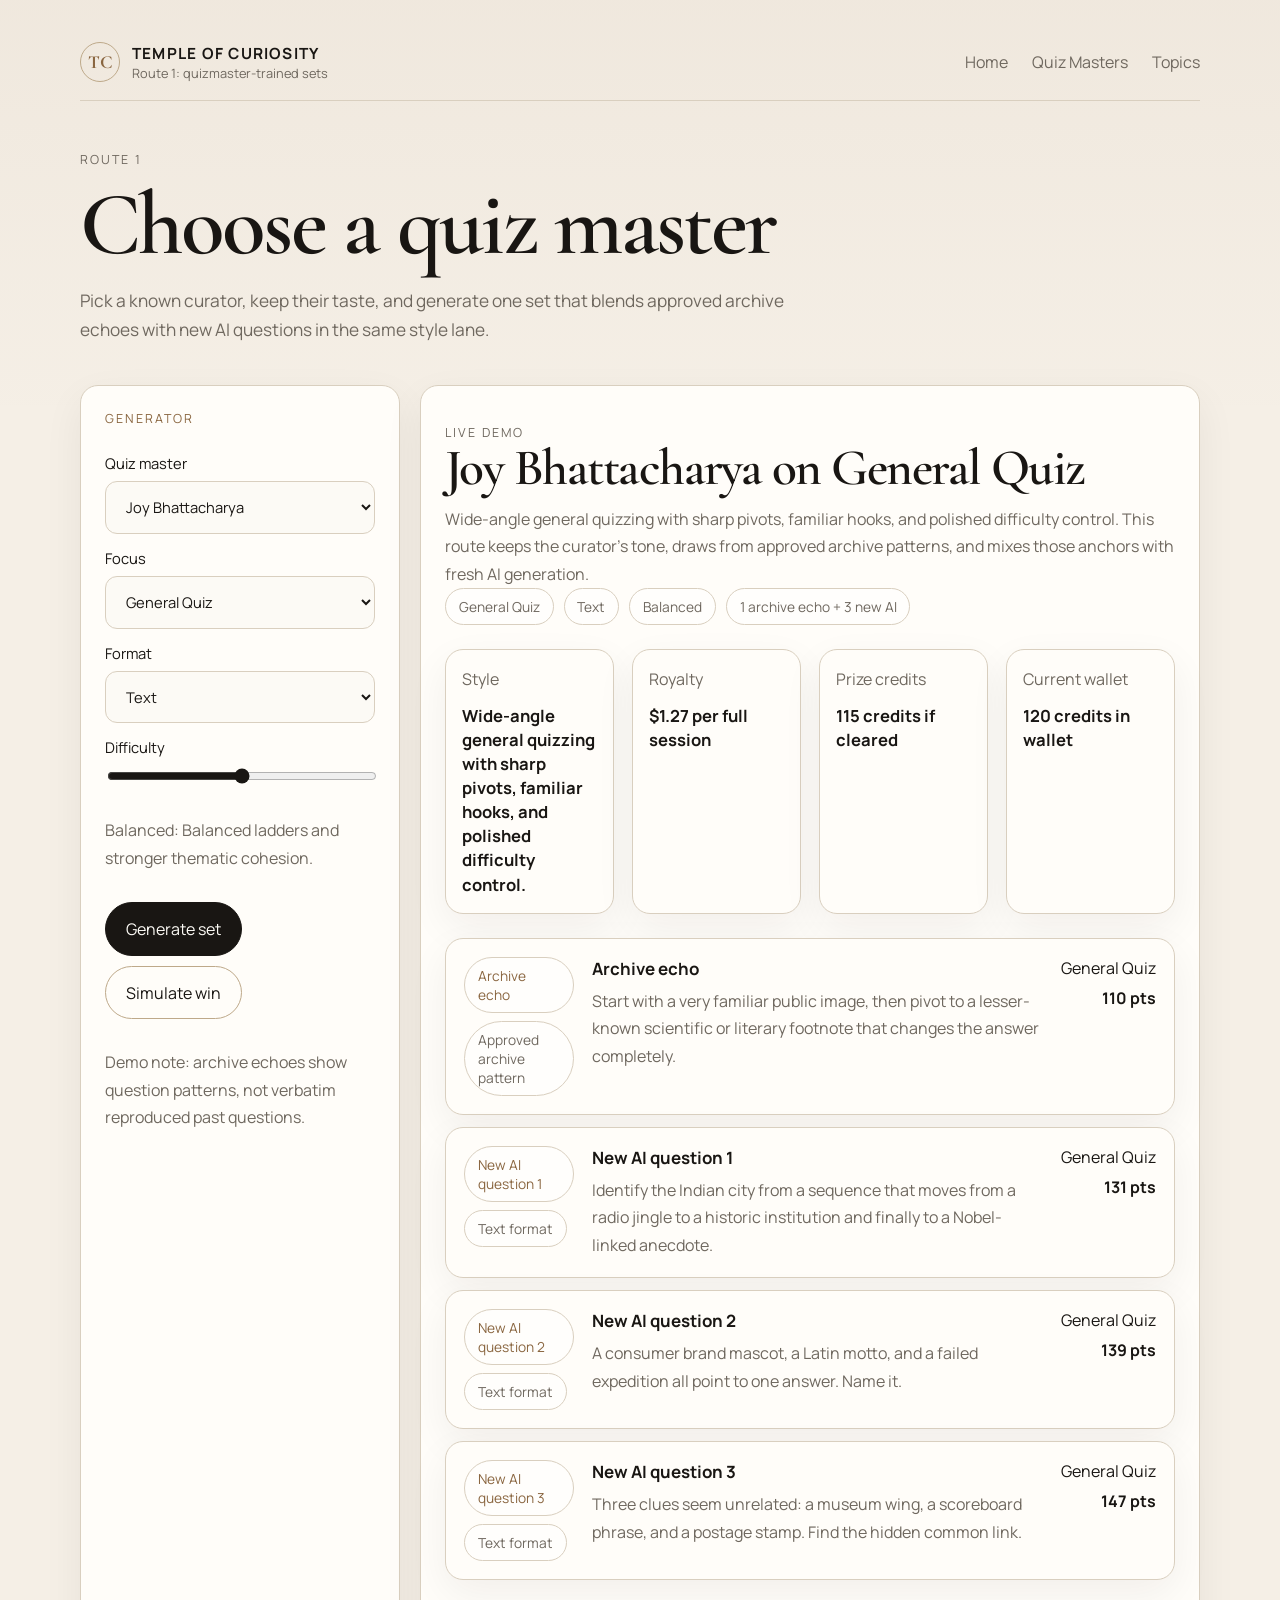
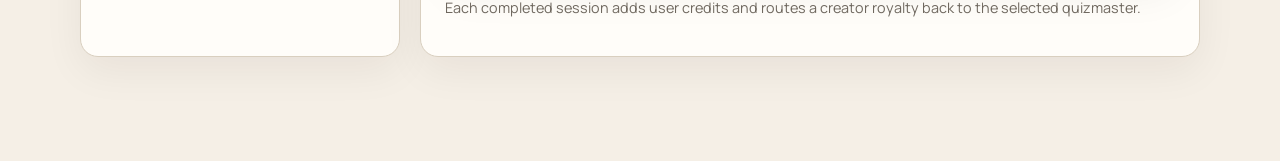
==== quizmasters/index.html @ 56596493 "Build two-route Temple of Curiosity MVP" ====
<!DOCTYPE html>
<html lang="en">
  <head>
    <meta charset="UTF-8" />
    <meta name="viewport" content="width=device-width, initial-scale=1.0" />
    <title>Temple of Curiosity | Quiz Masters</title>
    <meta
      name="description"
      content="Choose a quiz master and generate AI quiz sets in their style."
    />
    <link rel="preconnect" href="https://fonts.googleapis.com" />
    <link rel="preconnect" href="https://fonts.gstatic.com" crossorigin />
    <link
      href="https://fonts.googleapis.com/css2?family=Cormorant+Garamond:wght@500;600;700&amp;family=Manrope:wght@400;500;600;700&amp;display=swap"
      rel="stylesheet"
    />
    <link rel="stylesheet" href="/styles.css" />
  </head>
  <body data-view="quizmasters">
    <div class="site-frame">
      <header class="site-header">
        <a class="brand" href="/">
          <span class="brand-mark">TC</span>
          <span class="brand-text">
            <strong>Temple of Curiosity</strong>
            <small>Route 1: quizmaster-trained sets</small>
          </span>
        </a>

        <nav class="site-nav">
          <a href="/">Home</a>
          <a href="/quizmasters/">Quiz Masters</a>
          <a href="/topics/">Topics</a>
        </nav>
      </header>

      <main>
        <section class="page-hero">
          <p class="eyebrow">Route 1</p>
          <h1>Choose a quiz master</h1>
          <p class="hero-copy">
            Pick a known curator, keep their taste, and generate one set that
            blends approved archive echoes with new AI questions in the same
            style lane.
          </p>
        </section>

        <section class="route-layout">
          <aside class="control-panel">
            <p class="panel-label">Generator</p>

            <label>
              Quiz master
              <select id="master-select"></select>
            </label>

            <label>
              Focus
              <select id="focus-select"></select>
            </label>

            <label>
              Format
              <select id="master-format-select">
                <option value="text">Text</option>
                <option value="visual">Visual</option>
                <option value="hybrid">Hybrid</option>
              </select>
            </label>

            <label>
              Difficulty
              <input
                id="master-difficulty-range"
                type="range"
                min="1"
                max="5"
                value="3"
              />
            </label>

            <p class="control-note" id="master-difficulty-note"></p>

            <div class="action-row">
              <button class="button button-primary" id="generate-master-set">
                Generate set
              </button>
              <button class="button button-secondary" id="simulate-master-win">
                Simulate win
              </button>
            </div>

            <p class="helper-text">
              Demo note: archive echoes show question patterns, not verbatim
              reproduced past questions.
            </p>
          </aside>

          <div class="preview-panel">
            <div class="preview-head">
              <p class="preview-kicker">Live demo</p>
              <h2 id="master-session-title"></h2>
              <p id="master-session-summary"></p>
            </div>

            <div class="summary-tags" id="master-summary-tags"></div>

            <div class="summary-grid">
              <article class="summary-card">
                <span>Style</span>
                <strong id="master-style-card"></strong>
              </article>
              <article class="summary-card">
                <span>Royalty</span>
                <strong id="master-royalty-card"></strong>
              </article>
              <article class="summary-card">
                <span>Prize credits</span>
                <strong id="master-reward-card"></strong>
              </article>
              <article class="summary-card">
                <span>Current wallet</span>
                <strong id="master-credits-card"></strong>
              </article>
            </div>

            <div class="question-list" id="master-question-list"></div>

            <p class="footer-note">
              Each completed session adds user credits and routes a creator
              royalty back to the selected quizmaster.
            </p>
          </div>
        </section>
      </main>
    </div>

    <script src="/script.js"></script>
  </body>
</html>
---- styles.css ----
:root {
  --bg: #f5efe6;
  --bg-soft: #fcfaf5;
  --panel: #fffdf9;
  --line: #d9cfbf;
  --line-strong: #bea98a;
  --text: #191613;
  --muted: #6f685f;
  --accent: #8a6640;
  --accent-soft: #efe5d6;
  --shadow: 0 14px 40px rgba(30, 22, 12, 0.06);
  --radius-lg: 24px;
  --radius-md: 18px;
  --radius-sm: 12px;
  --max-width: 1120px;
}

* {
  box-sizing: border-box;
}

html {
  scroll-behavior: smooth;
}

body {
  margin: 0;
  min-height: 100vh;
  background:
    linear-gradient(180deg, rgba(138, 102, 64, 0.05), transparent 24%),
    var(--bg);
  color: var(--text);
  font-family: "Manrope", sans-serif;
}

a {
  color: inherit;
  text-decoration: none;
}

button,
input,
select {
  font: inherit;
}

.site-frame {
  padding: 24px;
}

.site-header,
main {
  width: min(100%, var(--max-width));
  margin: 0 auto;
}

.site-header {
  display: flex;
  align-items: center;
  justify-content: space-between;
  gap: 20px;
  padding: 18px 0;
  border-bottom: 1px solid var(--line);
}

.brand {
  display: flex;
  align-items: center;
  gap: 12px;
}

.brand-mark {
  width: 40px;
  height: 40px;
  display: grid;
  place-items: center;
  border-radius: 50%;
  border: 1px solid var(--line-strong);
  color: var(--accent);
  font-family: "Cormorant Garamond", serif;
  font-size: 1.15rem;
  font-weight: 700;
}

.brand-text {
  display: grid;
}

.brand-text strong {
  font-size: 0.96rem;
  letter-spacing: 0.08em;
  text-transform: uppercase;
}

.brand-text small {
  color: var(--muted);
  font-size: 0.8rem;
}

.site-nav {
  display: flex;
  gap: 24px;
  color: var(--muted);
}

.site-nav a:hover,
.site-nav a:focus-visible {
  color: var(--text);
}

main {
  padding: 48px 0 80px;
}

.page-hero {
  padding-bottom: 40px;
}

.eyebrow,
.card-label,
.preview-kicker,
.panel-label {
  margin: 0 0 12px;
  color: var(--accent);
  font-size: 0.78rem;
  letter-spacing: 0.16em;
  text-transform: uppercase;
}

.page-hero h1,
.route-card h2,
.section-heading h2,
.preview-head h2 {
  margin: 0;
  font-family: "Cormorant Garamond", serif;
  font-weight: 600;
  letter-spacing: -0.03em;
}

.page-hero h1 {
  font-size: clamp(3.4rem, 7vw, 5.8rem);
  line-height: 0.95;
}

.hero-copy,
.page-hero p,
.route-card p,
.economy-card span,
.preview-head p,
.question-copy p,
.control-note,
.helper-text,
.summary-card span,
.split-line {
  color: var(--muted);
  line-height: 1.72;
}

.hero-copy {
  max-width: 740px;
  margin: 18px 0 0;
  font-size: 1.08rem;
}

.route-grid,
.economy-band,
.summary-grid {
  display: grid;
  gap: 18px;
}

.route-grid {
  grid-template-columns: repeat(2, minmax(0, 1fr));
  padding-bottom: 26px;
}

.route-card,
.economy-card,
.control-panel,
.preview-panel,
.summary-card,
.question-card,
.split-card {
  background: var(--panel);
  border: 1px solid var(--line);
  border-radius: var(--radius-md);
  box-shadow: var(--shadow);
}

.route-card {
  padding: 26px;
}

.route-card h2 {
  font-size: clamp(2rem, 4vw, 2.8rem);
  line-height: 0.98;
  margin-bottom: 12px;
}

.mini-list {
  display: grid;
  gap: 8px;
  margin: 18px 0 22px;
}

.mini-list span,
.summary-tags span,
.question-tag,
.pill {
  display: inline-flex;
  align-items: center;
  width: fit-content;
  padding: 0.5rem 0.8rem;
  border-radius: 999px;
  border: 1px solid var(--line);
  background: rgba(255, 255, 255, 0.55);
  color: var(--muted);
  font-size: 0.86rem;
}

.button {
  display: inline-flex;
  align-items: center;
  justify-content: center;
  padding: 0.92rem 1.24rem;
  border-radius: 999px;
  border: 1px solid var(--line-strong);
  background: transparent;
  color: var(--text);
  transition:
    background 160ms ease,
    border-color 160ms ease,
    color 160ms ease;
  cursor: pointer;
}

.button-primary {
  background: var(--text);
  border-color: var(--text);
  color: var(--bg-soft);
}

.button-primary:hover,
.button-primary:focus-visible {
  background: #2a2520;
}

.button-secondary:hover,
.button-secondary:focus-visible {
  background: var(--accent-soft);
}

.economy-band {
  grid-template-columns: repeat(3, minmax(0, 1fr));
}

.economy-card {
  padding: 18px;
}

.economy-card span {
  display: block;
  font-size: 0.88rem;
}

.economy-card strong {
  display: block;
  margin-top: 10px;
  font-size: 1.02rem;
  line-height: 1.5;
}

.route-layout {
  display: grid;
  grid-template-columns: 320px minmax(0, 1fr);
  gap: 20px;
}

.control-panel,
.preview-panel {
  padding: 24px;
}

.control-panel {
  display: grid;
  align-content: start;
  gap: 14px;
}

.control-panel label {
  display: grid;
  gap: 8px;
  font-size: 0.92rem;
}

.control-panel input,
.control-panel select {
  width: 100%;
  padding: 0.9rem 1rem;
  border-radius: var(--radius-sm);
  border: 1px solid var(--line);
  background: var(--bg-soft);
  color: var(--text);
}

.control-panel input[type="range"] {
  padding: 0;
  accent-color: var(--text);
}

.action-row {
  display: flex;
  flex-wrap: wrap;
  gap: 10px;
}

.preview-head h2 {
  font-size: clamp(2.1rem, 4vw, 3.4rem);
  line-height: 0.98;
}

.preview-head p {
  margin: 12px 0 0;
  max-width: 760px;
}

.summary-grid {
  grid-template-columns: repeat(4, minmax(0, 1fr));
  margin: 24px 0;
}

.summary-card {
  padding: 16px;
}

.summary-card strong {
  display: block;
  margin-top: 10px;
  font-size: 1.04rem;
  line-height: 1.45;
}

.summary-tags {
  display: flex;
  flex-wrap: wrap;
  gap: 10px;
  margin-bottom: 24px;
}

.question-list {
  display: grid;
  gap: 12px;
}

.question-card {
  display: grid;
  grid-template-columns: 110px minmax(0, 1fr) auto;
  gap: 18px;
  padding: 18px;
  align-items: start;
}

.question-stack {
  display: grid;
  gap: 8px;
}

.question-tag {
  color: var(--accent);
}

.question-copy h3 {
  margin: 0 0 8px;
  font-size: 1.06rem;
}

.question-copy p {
  margin: 0;
}

.question-meta {
  display: grid;
  gap: 8px;
  justify-items: end;
  text-align: right;
}

.question-meta strong {
  font-size: 1rem;
}

.split-grid {
  display: grid;
  gap: 12px;
}

.split-card {
  padding: 14px 16px;
}

.split-card strong {
  display: block;
  margin-bottom: 6px;
}

.footer-note {
  margin-top: 18px;
  color: var(--muted);
  font-size: 0.9rem;
}

@media (max-width: 980px) {
  .route-grid,
  .economy-band,
  .route-layout,
  .summary-grid {
    grid-template-columns: 1fr;
  }

  .question-card {
    grid-template-columns: 1fr;
  }

  .question-meta {
    justify-items: start;
    text-align: left;
  }
}

@media (max-width: 720px) {
  .site-frame {
    padding: 16px;
  }

  .site-header {
    display: grid;
    grid-template-columns: 1fr;
  }

  .site-nav {
    overflow-x: auto;
    gap: 16px;
  }

  main {
    padding-top: 36px;
  }
}
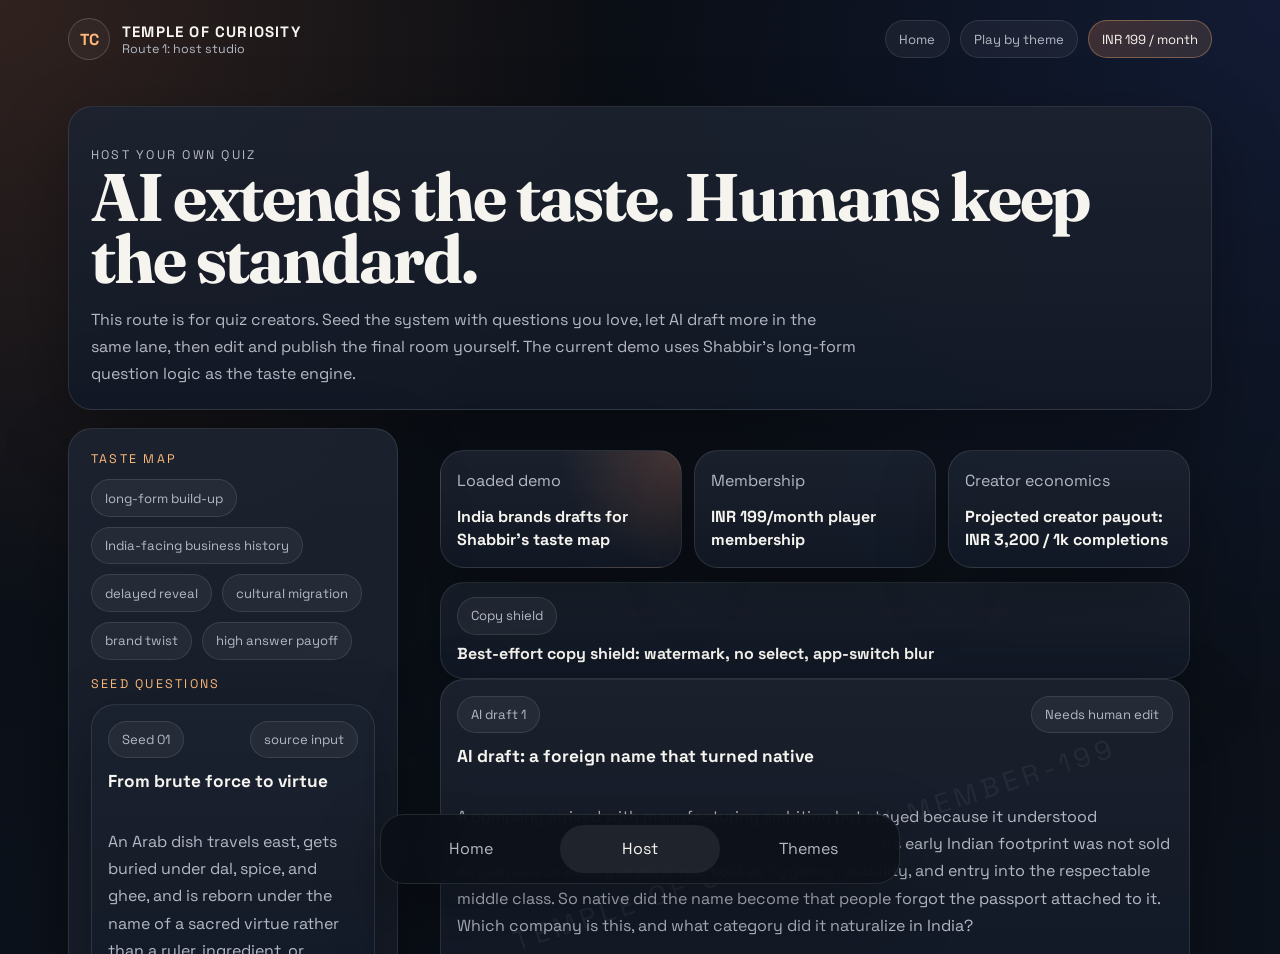
==== commit 381310a8: "Redesign Temple of Curiosity for mobile-first play" ====
--- a/quizmasters/index.html
+++ b/quizmasters/index.html
@@ -2,139 +2,11 @@
 <html lang="en">
   <head>
     <meta charset="UTF-8" />
-    <meta name="viewport" content="width=device-width, initial-scale=1.0" />
-    <title>Temple of Curiosity | Quiz Masters</title>
-    <meta
-      name="description"
-      content="Choose a quiz master and generate AI quiz sets in their style."
-    />
-    <link rel="preconnect" href="https://fonts.googleapis.com" />
-    <link rel="preconnect" href="https://fonts.gstatic.com" crossorigin />
-    <link
-      href="https://fonts.googleapis.com/css2?family=Cormorant+Garamond:wght@500;600;700&amp;family=Manrope:wght@400;500;600;700&amp;display=swap"
-      rel="stylesheet"
-    />
-    <link rel="stylesheet" href="/styles.css" />
+    <meta http-equiv="refresh" content="0; url=/host/" />
+    <title>Redirecting...</title>
+    <link rel="canonical" href="/host/" />
   </head>
-  <body data-view="quizmasters">
-    <div class="site-frame">
-      <header class="site-header">
-        <a class="brand" href="/">
-          <span class="brand-mark">TC</span>
-          <span class="brand-text">
-            <strong>Temple of Curiosity</strong>
-            <small>Route 1: quizmaster-trained sets</small>
-          </span>
-        </a>
-
-        <nav class="site-nav">
-          <a href="/">Home</a>
-          <a href="/quizmasters/">Quiz Masters</a>
-          <a href="/topics/">Topics</a>
-        </nav>
-      </header>
-
-      <main>
-        <section class="page-hero">
-          <p class="eyebrow">Route 1</p>
-          <h1>Choose a quiz master</h1>
-          <p class="hero-copy">
-            Pick a known curator, keep their taste, and generate one set that
-            blends approved archive echoes with new AI questions in the same
-            style lane.
-          </p>
-        </section>
-
-        <section class="route-layout">
-          <aside class="control-panel">
-            <p class="panel-label">Generator</p>
-
-            <label>
-              Quiz master
-              <select id="master-select"></select>
-            </label>
-
-            <label>
-              Focus
-              <select id="focus-select"></select>
-            </label>
-
-            <label>
-              Format
-              <select id="master-format-select">
-                <option value="text">Text</option>
-                <option value="visual">Visual</option>
-                <option value="hybrid">Hybrid</option>
-              </select>
-            </label>
-
-            <label>
-              Difficulty
-              <input
-                id="master-difficulty-range"
-                type="range"
-                min="1"
-                max="5"
-                value="3"
-              />
-            </label>
-
-            <p class="control-note" id="master-difficulty-note"></p>
-
-            <div class="action-row">
-              <button class="button button-primary" id="generate-master-set">
-                Generate set
-              </button>
-              <button class="button button-secondary" id="simulate-master-win">
-                Simulate win
-              </button>
-            </div>
-
-            <p class="helper-text">
-              Demo note: archive echoes show question patterns, not verbatim
-              reproduced past questions.
-            </p>
-          </aside>
-
-          <div class="preview-panel">
-            <div class="preview-head">
-              <p class="preview-kicker">Live demo</p>
-              <h2 id="master-session-title"></h2>
-              <p id="master-session-summary"></p>
-            </div>
-
-            <div class="summary-tags" id="master-summary-tags"></div>
-
-            <div class="summary-grid">
-              <article class="summary-card">
-                <span>Style</span>
-                <strong id="master-style-card"></strong>
-              </article>
-              <article class="summary-card">
-                <span>Royalty</span>
-                <strong id="master-royalty-card"></strong>
-              </article>
-              <article class="summary-card">
-                <span>Prize credits</span>
-                <strong id="master-reward-card"></strong>
-              </article>
-              <article class="summary-card">
-                <span>Current wallet</span>
-                <strong id="master-credits-card"></strong>
-              </article>
-            </div>
-
-            <div class="question-list" id="master-question-list"></div>
-
-            <p class="footer-note">
-              Each completed session adds user credits and routes a creator
-              royalty back to the selected quizmaster.
-            </p>
-          </div>
-        </section>
-      </main>
-    </div>
-
-    <script src="/script.js"></script>
+  <body>
+    <p>Redirecting to <a href="/host/">/host/</a>...</p>
   </body>
 </html>
